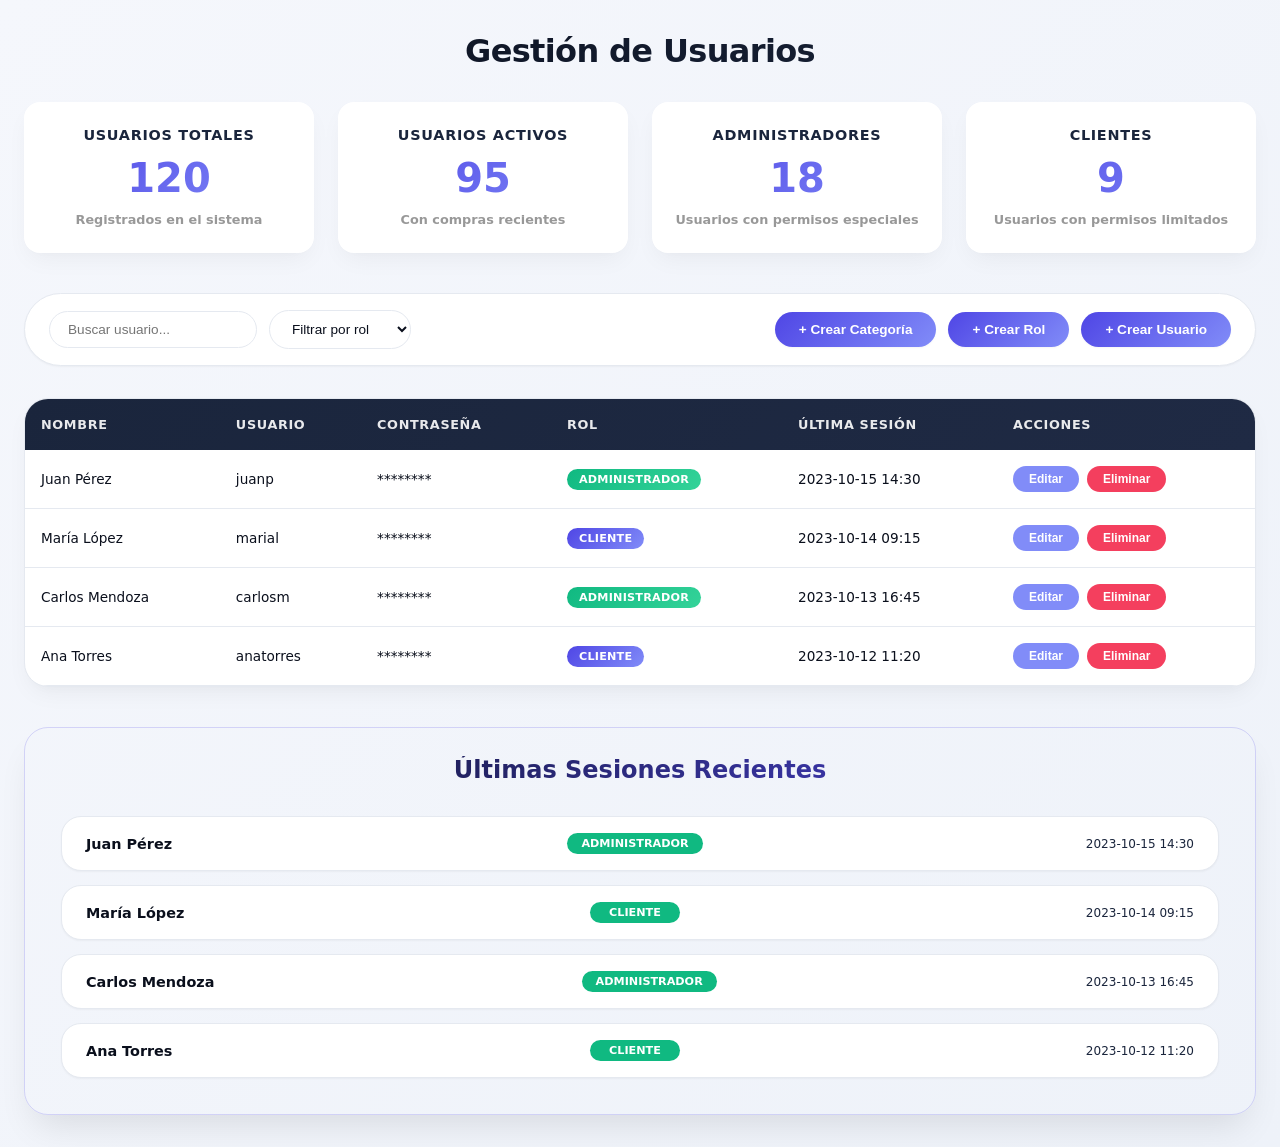
==== nuevo/clientes/index.html @ 89864f96 "Se agrega el proyecto" ====
<!DOCTYPE html>
<html lang="es">

<head>
    <meta charset="UTF-8">
    <meta name="viewport" content="width=device-width, initial-scale=1.0">
    <title>Usuarios - Licorería</title>
    <link rel="stylesheet" href="style.css">
</head>


<body>
    

    <div class="box_pdr_cliente">

        <!-- =========================
             TITULO
        ========================== -->
        <h1>Gestión de Usuarios</h1>

        <!-- =========================
             CARDS
        ========================== -->
        <div class="boxs_card_cliente">

            <div class="card_info_cliente">
                <h3>Usuarios Totales</h3>
                <p>120</p>
                <span>Registrados en el sistema</span>
            </div>

            <div class="card_info_cliente">
                <h3>Usuarios Activos</h3>
                <p>95</p>
                <span>Con compras recientes</span>
            </div>

            <div class="card_info_cliente">
                <h3>Administradores</h3>
                <p>18</p>
                <span>Usuarios con permisos especiales</span>
            </div>

            <div class="card_info_cliente">
                <h3>Clientes</h3>
                <p>9</p>
                <span>Usuarios con permisos limitados</span>
            </div>

        </div>

        <!-- =========================
             FILTROS Y BOTONES
        ========================== -->
        <div class="box_control_usuario">

            <div class="filtros_usuario">

                <input type="text" placeholder="Buscar usuario...">

                <select>
                    <option value="">Filtrar por rol</option>
                    <option value="">Administrador</option>
                    <option value="">Cliente</option>
                  
                </select>

            </div>

            <div class="box_btn_crear">
                <button>+ Crear Categoría</button>
                <button>+ Crear Rol</button>
                <button>+ Crear Usuario</button>
            </div>

        </div>

        <!-- =========================
             TABLA
        ========================== -->
        <div class="box_tabla_usuario">

            <table>

                <thead>
                    <tr>
                        <th>Nombre</th>
                        <th>Usuario</th>
                        <th>Contraseña</th>
                        <th>Rol</th>
                        <th>Última Sesión</th>
                        <th>Acciones</th>
                    </tr>
                </thead>

                <tbody>

                    <tr>
                        <td>Juan Pérez</td>
                        <td>juanp</td>
                        <td>********</td>
                        <td>
                            <span class="rol_admin">Administrador</span>
                        </td>
                        <td class="ultima-sesion">2023-10-15 14:30</td>
                        <td>
                            <div class="box_acciones">
                                <button class="btn_editar">Editar</button>
                                <button class="btn_eliminar_cliente">Eliminar</button>
                            </div>
                        </td>
                    </tr>

                    <tr>
                        <td>María López</td>
                        <td>marial</td>
                        <td>********</td>
                        <td>
                            <span class="rol_cliente">Cliente</span>
                        </td>
                        <td class="ultima-sesion">2023-10-14 09:15</td>
                        <td>
                            <div class="box_acciones">
                                <button class="btn_editar">Editar</button>
                                <button class="btn_eliminar_cliente">Eliminar</button>
                            </div>
                        </td>
                    </tr>

                    <tr>
                        <td>Carlos Mendoza</td>
                        <td>carlosm</td>
                        <td>********</td>
                        <td>
                            <span class="rol_admin">Administrador</span>
                        </td>
                        <td class="ultima-sesion">2023-10-13 16:45</td>
                        <td>
                            <div class="box_acciones">
                                <button class="btn_editar">Editar</button>
                                <button class="btn_eliminar_cliente">Eliminar</button>
                            </div>
                        </td>
                    </tr>

                    <tr>
                        <td>Ana Torres</td>
                        <td>anatorres</td>
                        <td>********</td>
                        <td>
                            <span class="rol_cliente">Cliente</span>
                        </td>
                        <td class="ultima-sesion">2023-10-12 11:20</td>
                        <td>
                            <div class="box_acciones">
                                <button class="btn_editar">Editar</button>
                                <button class="btn_eliminar_cliente">Eliminar</button>
                            </div>
                        </td>
                    </tr>

                </tbody>

            </table>

        </div>

        <!-- =========================
             ÚLTIMA SESIÓN RECIENTE
        ========================== -->
        <div class="box_ultima_sesion">

            <h2>Últimas Sesiones Recientes</h2>

            <div class="sesiones_scroll">
                <div class="sesion_card">
                    <span class="usuario_nombre">Juan Pérez</span>
                    <span class="usuario_rol">Administrador</span>
                    <span class="usuario_hora">2023-10-15 14:30</span>
                </div>
                <div class="sesion_card">
                    <span class="usuario_nombre">María López</span>
                    <span class="usuario_rol">Cliente</span>
                    <span class="usuario_hora">2023-10-14 09:15</span>
                </div>
                <div class="sesion_card">
                    <span class="usuario_nombre">Carlos Mendoza</span>
                    <span class="usuario_rol">Administrador</span>
                    <span class="usuario_hora">2023-10-13 16:45</span>
                </div>
                <div class="sesion_card">
                    <span class="usuario_nombre">Ana Torres</span>
                    <span class="usuario_rol">Cliente</span>
                    <span class="usuario_hora">2023-10-12 11:20</span>
                </div>
            </div>

        </div>

    </div>

</body>

</html>
---- nuevo/clientes/style.css ----
* {
    margin: 0;
    padding: 0;
    box-sizing: border-box;
}

body {
    font-family: 'Inter', 'Segoe UI', system-ui, -apple-system, sans-serif;
    background: linear-gradient(135deg, #f5f7fc 0%, #eef2f9 100%);
    color: #0a0f1c;
    min-height: 100vh;
}


:root {
    --color-fondo: #f8fafd;
    --color-principal: #0a0f1c;
    --color-secundario: #1a253c;
    --color-acento: #4f46e5;
    --color-acento-suave: #818cf8;
    --color-hover: #6366f1;
    --color-blanco: #ffffff;
    --color-gris: #6b7280;
    --color-gris-claro: #9ca3af;
    --color-borde: #e5e9f0;
    --color-peligro: #f43f5e;
    --color-peligro-hover: #e11d48;
    --color-exito: #10b981;
    --color-exito-suave: #34d399;
    --color-warning: #f59e0b;
    --sombra-sm: 0 1px 2px rgba(0, 0, 0, 0.04);
    --sombra-md: 0 10px 25px -5px rgba(0, 0, 0, 0.05), 0 8px 10px -6px rgba(0, 0, 0, 0.02);
    --sombra-lg: 0 20px 35px -10px rgba(0, 0, 0, 0.1);
    --sombra-acento: 0 10px 30px -12px rgba(79, 70, 229, 0.35);
    --radio: 16px;
    --radio-sm: 12px;
    --transicion: all 0.25s cubic-bezier(0.4, 0, 0.2, 1);
}


.box_pdr_cliente {
    max-width: 1400px;
    margin: 0 auto;
    padding: 32px 24px;
}


.box_pdr_cliente h1 {
    font-size: 2rem;
    font-weight: 700;
    background: linear-gradient(135deg, var(--color-principal) 0%, var(--color-secundario) 100%);
    background-clip: text;
    -webkit-background-clip: text;
    -webkit-text-fill-color: transparent;
    margin-bottom: 32px;
    text-align: center;
    letter-spacing: -0.02em;
}

.boxs_card_cliente {
    display: grid;
    grid-template-columns: repeat(auto-fit, minmax(260px, 1fr));
    gap: 24px;
    margin-bottom: 40px;
}

.card_info_cliente {
    background: var(--color-blanco);
    backdrop-filter: blur(10px);
    border-radius: var(--radio);
    padding: 24px 20px;
    box-shadow: var(--sombra-md);
    text-align: center;
    transition: var(--transicion);
    border: 1px solid rgba(255, 255, 255, 0.5);
    position: relative;
    overflow: hidden;
}

.card_info_cliente::before {
    content: '';
    position: absolute;
    top: 0;
    left: 0;
    right: 0;
    height: 4px;
    background: linear-gradient(90deg, var(--color-acento), var(--color-acento-suave));
    transform: scaleX(0);
    transition: transform 0.4s ease;
}

.card_info_cliente:hover::before {
    transform: scaleX(1);
}

.card_info_cliente:hover {
    transform: translateY(-6px);
    box-shadow: var(--sombra-lg);
    border-color: var(--color-acento-suave);
}

.card_info_cliente h3 {
    font-size: 0.9rem;
    text-transform: uppercase;
    letter-spacing: 0.05em;
    font-weight: 600;
    color: var(--color-secundario);
    margin-bottom: 12px;
}

.card_info_cliente p {
    font-size: 2.5rem;
    font-weight: 800;
    background: linear-gradient(135deg, var(--color-acento), var(--color-acento-suave));
    background-clip: text;
    -webkit-background-clip: text;
    -webkit-text-fill-color: transparent;
    margin-bottom: 8px;
}

.card_info_cliente span {
    font-size: 0.8rem;
    color: black;
    opacity: 0.4;
    font-weight: bold;
}

/* =========================
   CONTROLES DE USUARIO (Filtros + Botones)
========================= */
.box_control_usuario {
    display: flex;
    justify-content: space-between;
    align-items: center;
    margin-bottom: 32px;
    flex-wrap: wrap;
    gap: 20px;
    background: var(--color-blanco);
    padding: 16px 24px;
    border-radius: 60px;
    box-shadow: var(--sombra-sm);
    border: 1px solid var(--color-borde);
}

.filtros_usuario {
    display: flex;
    gap: 12px;
    align-items: center;
    flex-wrap: wrap;
}

.filtros_usuario input,
.filtros_usuario select {
    padding: 10px 18px;
    border: 1px solid var(--color-borde);
    border-radius: 40px;
    font-size: 0.85rem;
    background: var(--color-blanco);
    outline: none;
    transition: var(--transicion);
    font-weight: 500;
    color: var(--color-principal);
}

.filtros_usuario input:focus,
.filtros_usuario select:focus {
    border-color: var(--color-acento);
    box-shadow: 0 0 0 3px rgba(79, 70, 229, 0.1);
}

.box_btn_crear {
    display: flex;
    gap: 12px;
    flex-wrap: wrap;
}

.box_btn_crear button {
    padding: 10px 24px;
    background: linear-gradient(135deg, var(--color-acento), var(--color-acento-suave));
    color: var(--color-blanco);
    border: none;
    border-radius: 40px;
    font-size: 0.85rem;
    font-weight: 600;
    cursor: pointer;
    transition: var(--transicion);
    box-shadow: var(--sombra-sm);
}

.box_btn_crear button:hover {
    transform: translateY(-2px);
    box-shadow: var(--sombra-acento);
    filter: brightness(1.05);
}

/* =========================
   TABLA DE USUARIOS (Rediseñada)
========================= */
.box_tabla_usuario {
    background: var(--color-blanco);
    border-radius: 24px;
    overflow: hidden;
    box-shadow: var(--sombra-md);
    margin-bottom: 40px;
    border: 1px solid var(--color-borde);
}

.box_tabla_usuario table {
    width: 100%;
    border-collapse: separate;
    border-spacing: 0;
}

.box_tabla_usuario thead {
    background: linear-gradient(135deg, var(--color-secundario), #1f2a44);
}

.box_tabla_usuario th {
    padding: 18px 16px;
      text-align: left;
    font-weight: 600;
    font-size: 0.8rem;
    text-transform: uppercase;
    letter-spacing: 0.05em;
    color: rgba(255, 255, 255, 0.9);
  
}

.box_tabla_usuario td {
    padding: 16px;
    font-size: 0.85rem;
    color: var(--color-principal);
    border-bottom: 1px solid var(--color-borde);
       text-align: left;
}

.box_tabla_usuario tbody tr {
    transition: var(--transicion);
}

.box_tabla_usuario tbody tr:hover {

    transform: scale(1.01);
}

/* =========================
   ROLES (Badges Modernos)
========================= */
.rol_admin {
    background: linear-gradient(135deg, var(--color-exito), var(--color-exito-suave));
    color: var(--color-blanco);
    padding: 4px 12px;
    border-radius: 40px;
    font-size: 0.7rem;
    font-weight: 700;
    display: inline-block;
    text-transform: uppercase;
    letter-spacing: 0.02em;
}

.rol_cliente {
    background: linear-gradient(135deg, var(--color-acento), var(--color-acento-suave));
    color: var(--color-blanco);
    padding: 4px 12px;
    border-radius: 40px;
    font-size: 0.7rem;
    font-weight: 700;
    display: inline-block;
    text-transform: uppercase;
    letter-spacing: 0.02em;
}

/* =========================
   ACCIONES (Botones)
========================= */
.box_acciones {
    display: flex;
    gap: 8px;
}

.btn_editar,
.btn_eliminar_cliente {
    padding: 6px 16px;
    border: none;
    border-radius: 40px;
    font-size: 0.75rem;
    font-weight: 600;
    cursor: pointer;
    transition: var(--transicion);
}

.btn_editar {
    background: var(--color-acento-suave);
    color: var(--color-blanco);
}

.btn_editar:hover {
    background: var(--color-acento);
    transform: translateY(-1px);
    box-shadow: 0 4px 8px rgba(79, 70, 229, 0.3);
} 

.btn_eliminar_cliente {
    background: var(--color-peligro);
    color: var(--color-blanco);
}

.btn_eliminar_cliente:hover {
    background: var(--color-peligro-hover);
    transform: translateY(-1px);
    box-shadow: 0 4px 12px rgba(244, 63, 94, 0.4);
}


.box_ultima_sesion {
    
    border-radius: 24px;
    padding: 28px;
    box-shadow: var(--sombra-lg);
    border: 1px solid rgba(79, 70, 229, 0.2);
}

.box_ultima_sesion h2 {
    font-size: 1.5rem;
    font-weight: 700;
    background: linear-gradient(135deg, var(--color-principal), var(--color-acento));
    background-clip: text;
    -webkit-background-clip: text;
    -webkit-text-fill-color: transparent;
    margin-bottom: 24px;
    text-align: center;
}

.sesiones_scroll {
    display: flex;
    flex-direction: column;
    gap: 14px;
    overflow-y: auto;
    max-height: 400px;
    padding: 8px;
    scroll-behavior: smooth;
}

.sesiones_scroll::-webkit-scrollbar {
    width: 6px;
}

.sesiones_scroll::-webkit-scrollbar-track {
    background: #e2e8f0;
    border-radius: 10px;
}

.sesiones_scroll::-webkit-scrollbar-thumb {
    background: linear-gradient(180deg, var(--color-acento), var(--color-acento-suave));
    border-radius: 10px;
}

.sesion_card {
    background: var(--color-blanco);
    border-radius: 20px;
    padding: 16px 24px;
    box-shadow: var(--sombra-sm);
    border: 1px solid var(--color-borde);
    display: flex;
    align-items: center;
    justify-content: space-between;
    flex-wrap: wrap;
    gap: 12px;
    transition: all 0.3s ease;
}

.sesion_card:hover {
    transform: translateX(4px);
    border-color: var(--color-acento);
    box-shadow: var(--sombra-md);
    background: linear-gradient(135deg, #ffffff, #faf5ff);
}

.usuario_nombre {
    font-weight: 700;
    color: var(--color-principal);
    font-size: 0.9rem;
    min-width: 100px;
}

.usuario_rol {
    background:var(--color-exito);
    color: var(--color-principal);
    padding: 4px 14px;
    border-radius: 40px;
    font-size: 0.7rem;
    font-weight: 800;
    text-transform: uppercase;
    min-width: 90px;
    text-align: center;
    color: white;
}

.usuario_hora {
    color: var(--color-secundario);
    font-size: 0.75rem;
    font-weight: 500;
    min-width: 110px;
    text-align: right;
}


@media (max-width: 768px) {
    .box_pdr_cliente {
        padding: 20px 16px;
    }

    .box_control_usuario {
        flex-direction: column;
        align-items: stretch;
        border-radius: 24px;
        padding: 20px;
    }

    .filtros_usuario {
        flex-direction: column;
        align-items: stretch;
    }

    .filtros_usuario input,
    .filtros_usuario select {
        width: 100%;
    }

    .box_btn_crear {
        justify-content: center;
    }

    .box_tabla_usuario {
        overflow-x: auto;
        border-radius: 20px;
    }

    .box_tabla_usuario table {
        min-width: 600px;
    }

    .box_acciones {
        flex-direction: row;
        justify-content: flex-start;
    }

    .sesion_card {
        flex-direction: column;
        text-align: center;
    }

    .usuario_nombre,
    .usuario_rol,
    .usuario_hora {
        min-width: auto;
        text-align: center;
    }

    .usuario_hora {
        text-align: center;
    }
}
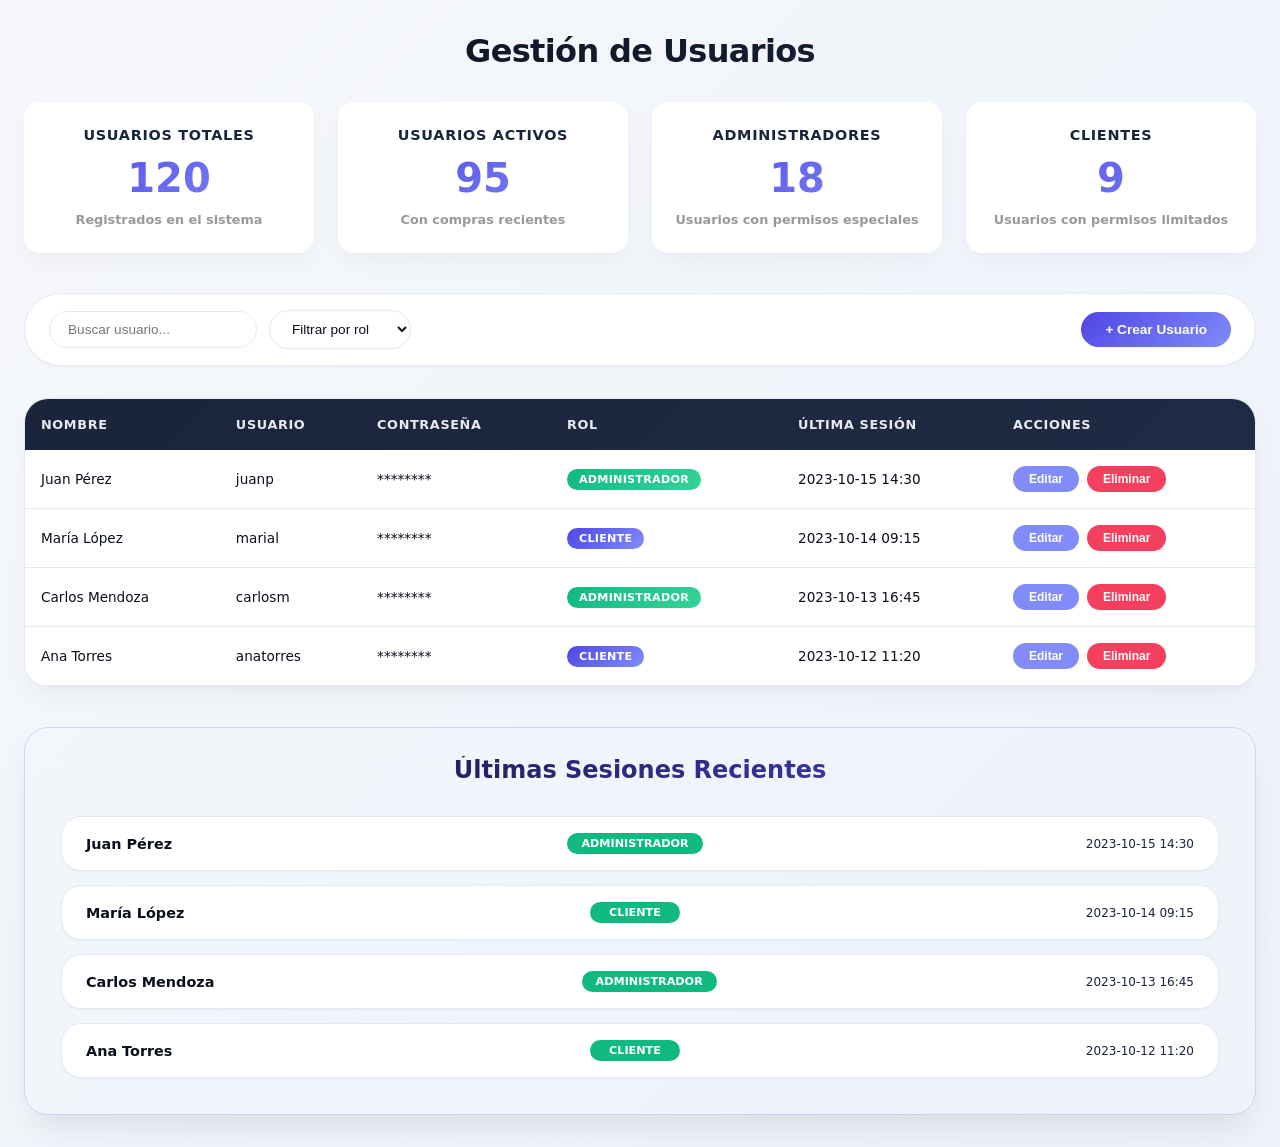
==== commit b583feae: "Actualizado correctamete" ====
--- a/nuevo/clientes/index.html
+++ b/nuevo/clientes/index.html
@@ -69,8 +69,7 @@
             </div>
 
             <div class="box_btn_crear">
-                <button>+ Crear Categoría</button>
-                <button>+ Crear Rol</button>
+               
                 <button>+ Crear Usuario</button>
             </div>
 
